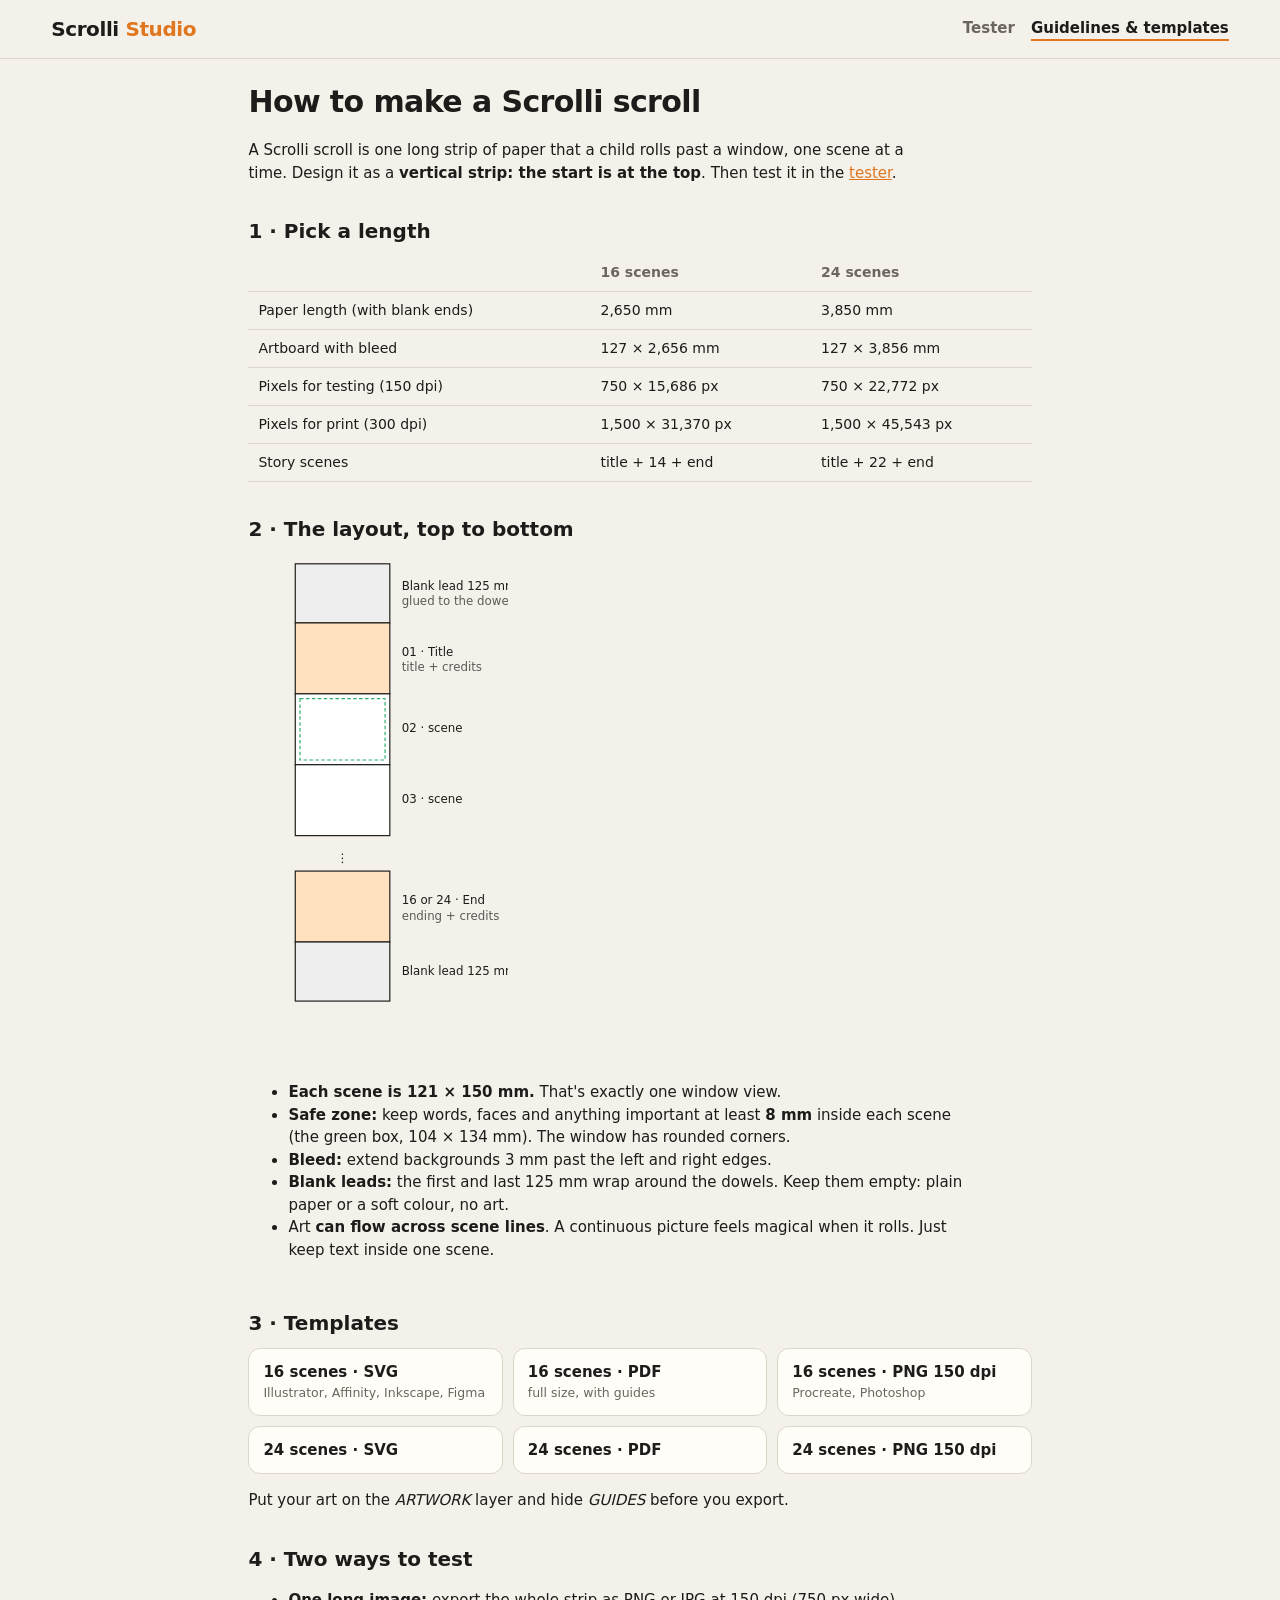
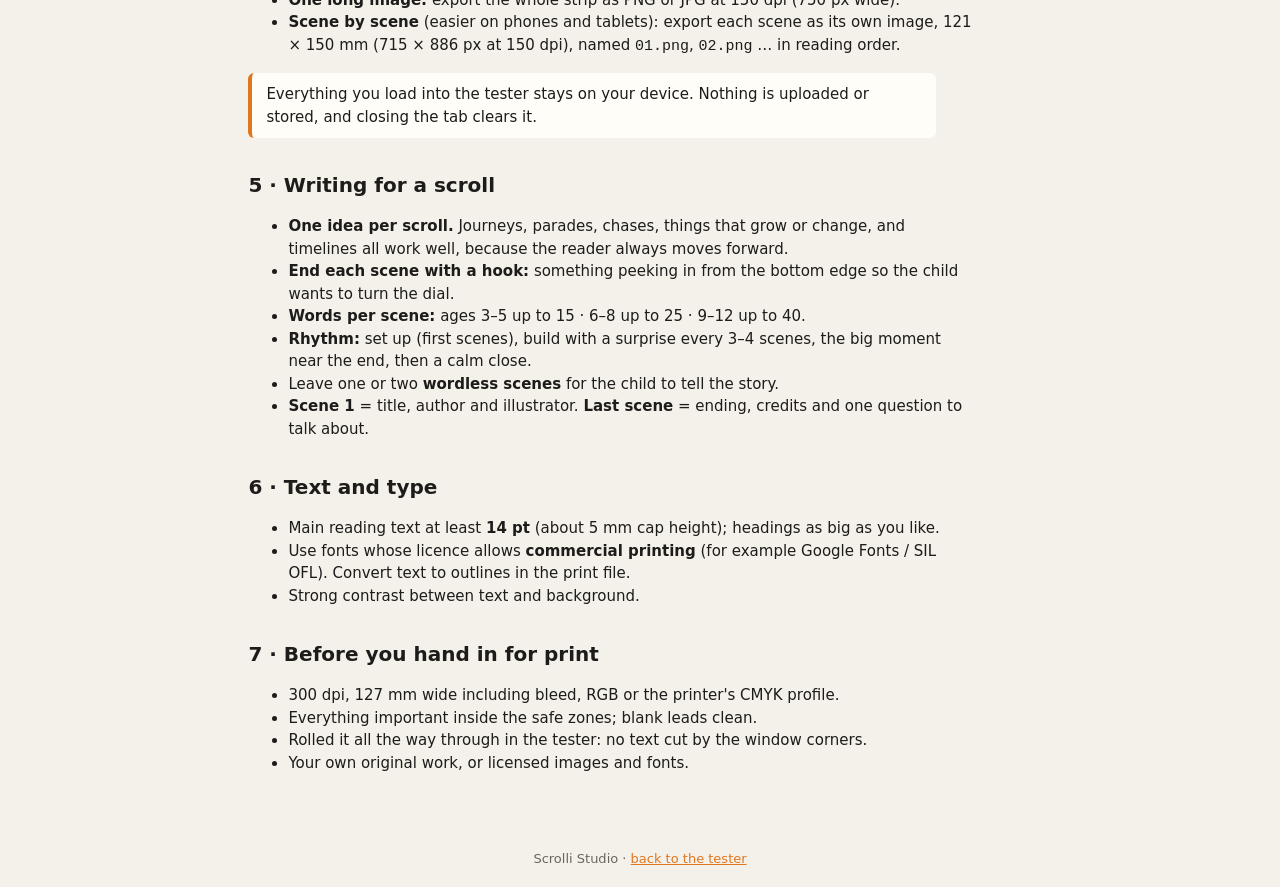
==== guidelines.html @ 84adaec6 "Add files via upload" ====
<!doctype html>
<html lang="en">
<head>
<meta charset="utf-8">
<meta name="viewport" content="width=device-width, initial-scale=1">
<meta http-equiv="Content-Security-Policy" content="default-src 'self'; img-src 'self' blob: data:; style-src 'self' 'unsafe-inline'; script-src 'self'; connect-src 'none'; form-action 'none'">
<title>Scrolli Studio — guidelines &amp; templates</title>
<link rel="stylesheet" href="style.css">
</head>
<body>
<header class="top">
  <a class="brand" href="index.html">Scrolli <span>Studio</span></a>
  <nav><a href="index.html">Tester</a><a href="guidelines.html" aria-current="page">Guidelines &amp; templates</a></nav>
</header>
<main class="wrap doc">
  <h1>How to make a Scrolli scroll</h1>
  <p>A Scrolli scroll is one long strip of paper that a child rolls past a window, one scene at a time. Design it as a <strong>vertical strip: the start is at the top</strong>. Then test it in the <a href="index.html">tester</a>.</p>

  <h2>1 · Pick a length</h2>
  <table>
    <tr><th></th><th>16 scenes</th><th>24 scenes</th></tr>
    <tr><td>Paper length (with blank ends)</td><td>2,650 mm</td><td>3,850 mm</td></tr>
    <tr><td>Artboard with bleed</td><td>127 × 2,656 mm</td><td>127 × 3,856 mm</td></tr>
    <tr><td>Pixels for testing (150 dpi)</td><td>750 × 15,686 px</td><td>750 × 22,772 px</td></tr>
    <tr><td>Pixels for print (300 dpi)</td><td>1,500 × 31,370 px</td><td>1,500 × 45,543 px</td></tr>
    <tr><td>Story scenes</td><td>title + 14 + end</td><td>title + 22 + end</td></tr>
  </table>

  <h2>2 · The layout, top to bottom</h2>
  <div class="figure">
    <svg viewBox="0 0 220 420" role="img" aria-label="Scroll layout from top: blank lead, title scene, story scenes, end scene, blank lead">
      <g font-family="system-ui,sans-serif" font-size="10" fill="currentColor">
        <rect x="40" y="10" width="80" height="50" fill="#eee" stroke="currentColor"/><text x="130" y="32">Blank lead 125 mm</text><text x="130" y="45" opacity=".7">glued to the dowel</text>
        <rect x="40" y="60" width="80" height="60" fill="#ffe0bf" stroke="currentColor"/><text x="130" y="88">01 · Title</text><text x="130" y="101" opacity=".7">title + credits</text>
        <rect x="40" y="120" width="80" height="60" fill="#fff" stroke="currentColor"/><text x="130" y="152">02 · scene</text>
        <rect x="40" y="180" width="80" height="60" fill="#fff" stroke="currentColor"/><text x="130" y="212">03 · scene</text>
        <text x="80" y="262" text-anchor="middle">⋮</text>
        <rect x="40" y="270" width="80" height="60" fill="#ffe0bf" stroke="currentColor"/><text x="130" y="298">16 or 24 · End</text><text x="130" y="311" opacity=".7">ending + credits</text>
        <rect x="40" y="330" width="80" height="50" fill="#eee" stroke="currentColor"/><text x="130" y="358">Blank lead 125 mm</text>
        <rect x="44" y="124" width="72" height="52" fill="none" stroke="#2fae6b" stroke-dasharray="3 2"/>
      </g>
    </svg>
    <ul>
      <li><strong>Each scene is 121 × 150 mm.</strong> That's exactly one window view.</li>
      <li><strong>Safe zone:</strong> keep words, faces and anything important at least <strong>8 mm</strong> inside each scene (the green box, 104 × 134 mm). The window has rounded corners.</li>
      <li><strong>Bleed:</strong> extend backgrounds 3 mm past the left and right edges.</li>
      <li><strong>Blank leads:</strong> the first and last 125 mm wrap around the dowels. Keep them empty: plain paper or a soft colour, no art.</li>
      <li>Art <strong>can flow across scene lines</strong>. A continuous picture feels magical when it rolls. Just keep text inside one scene.</li>
    </ul>
  </div>

  <h2>3 · Templates</h2>
  <div class="dl">
    <a href="templates/Scrolli_template_16_scenes.svg" download>16 scenes · SVG<small>Illustrator, Affinity, Inkscape, Figma</small></a>
    <a href="templates/Scrolli_template_16_scenes.pdf" download>16 scenes · PDF<small>full size, with guides</small></a>
    <a href="templates/Scrolli_template_16_scenes_150dpi.png" download>16 scenes · PNG 150 dpi<small>Procreate, Photoshop</small></a>
    <a href="templates/Scrolli_template_24_scenes.svg" download>24 scenes · SVG</a>
    <a href="templates/Scrolli_template_24_scenes.pdf" download>24 scenes · PDF</a>
    <a href="templates/Scrolli_template_24_scenes_150dpi.png" download>24 scenes · PNG 150 dpi</a>
  </div>
  <p>Put your art on the <em>ARTWORK</em> layer and hide <em>GUIDES</em> before you export.</p>

  <h2>4 · Two ways to test</h2>
  <ul>
    <li><strong>One long image:</strong> export the whole strip as PNG or JPG at 150 dpi (750 px wide).</li>
    <li><strong>Scene by scene</strong> (easier on phones and tablets): export each scene as its own image, 121 × 150 mm (715 × 886 px at 150 dpi), named <code>01.png</code>, <code>02.png</code> … in reading order.</li>
  </ul>
  <p class="note">Everything you load into the tester stays on your device. Nothing is uploaded or stored, and closing the tab clears it.</p>

  <h2>5 · Writing for a scroll</h2>
  <ul>
    <li><strong>One idea per scroll.</strong> Journeys, parades, chases, things that grow or change, and timelines all work well, because the reader always moves forward.</li>
    <li><strong>End each scene with a hook:</strong> something peeking in from the bottom edge so the child wants to turn the dial.</li>
    <li><strong>Words per scene:</strong> ages 3–5 up to 15 · 6–8 up to 25 · 9–12 up to 40.</li>
    <li><strong>Rhythm:</strong> set up (first scenes), build with a surprise every 3–4 scenes, the big moment near the end, then a calm close.</li>
    <li>Leave one or two <strong>wordless scenes</strong> for the child to tell the story.</li>
    <li><strong>Scene 1</strong> = title, author and illustrator. <strong>Last scene</strong> = ending, credits and one question to talk about.</li>
  </ul>

  <h2>6 · Text and type</h2>
  <ul>
    <li>Main reading text at least <strong>14 pt</strong> (about 5 mm cap height); headings as big as you like.</li>
    <li>Use fonts whose licence allows <strong>commercial printing</strong> (for example Google Fonts / SIL OFL). Convert text to outlines in the print file.</li>
    <li>Strong contrast between text and background.</li>
  </ul>

  <h2>7 · Before you hand in for print</h2>
  <ul>
    <li>300 dpi, 127 mm wide including bleed, RGB or the printer's CMYK profile.</li>
    <li>Everything important inside the safe zones; blank leads clean.</li>
    <li>Rolled it all the way through in the tester: no text cut by the window corners.</li>
    <li>Your own original work, or licensed images and fonts.</li>
  </ul>
</main>
<footer class="foot">Scrolli Studio · <a href="index.html">back to the tester</a></footer>
</body>
</html>
---- style.css ----
:root{
  --bg:#f4f1ea;--panel:#fffdf8;--ink:#1d1c1a;--muted:#6b665d;--line:#ddd6ca;--accent:#e0761e;--wire:#2a2a2a;--ok:#2c7a4b;--warn:#b7791f;--bad:#c8322b;
  --font:system-ui,-apple-system,"Segoe UI",Roboto,Helvetica,Arial,sans-serif;
}
@media (prefers-color-scheme:dark){:root{--bg:#171614;--panel:#211f1c;--ink:#efe9df;--muted:#a59e92;--line:#3a3631;--accent:#f0913d;--wire:#e9e2d6;--ok:#5fbf86;--warn:#e0b04a;--bad:#ef6a61;color-scheme:dark}}
*{box-sizing:border-box}
body{margin:0;background:var(--bg);color:var(--ink);font:15px/1.5 var(--font)}
a{color:var(--accent)}
.top{display:flex;align-items:center;justify-content:space-between;gap:12px;padding:14px max(16px,4vw);border-bottom:1px solid var(--line);flex-wrap:wrap}
.brand{font-weight:800;font-size:20px;color:var(--ink);text-decoration:none;letter-spacing:-.02em}
.brand span{color:var(--accent)}
.top nav{display:flex;gap:16px}
.top nav a{color:var(--muted);text-decoration:none;font-weight:600}
.top nav a[aria-current]{color:var(--ink);border-bottom:2px solid var(--accent)}
.wrap{max-width:1280px;margin:0 auto;padding:20px max(16px,3vw) 40px}
.intro h1{margin:0 0 4px;font-size:28px;letter-spacing:-.02em}
.intro p{margin:0 0 18px;color:var(--muted);max-width:70ch}
.layout{display:grid;grid-template-columns:280px minmax(0,1fr) 170px;gap:18px;align-items:start}
@media (max-width:1000px){.layout{grid-template-columns:minmax(0,1fr)}.flat{order:3}.stage{order:1}.panel:first-child{order:2}}
.panel{background:var(--panel);border:1px solid var(--line);border-radius:14px;padding:14px}
.panel h2{font-size:12px;letter-spacing:.08em;text-transform:uppercase;color:var(--muted);margin:0 0 8px}
.group+.group{margin-top:16px;padding-top:14px;border-top:1px solid var(--line)}
.seg{display:grid;grid-template-columns:1fr 1fr;gap:6px}
.seg button{font:600 14px var(--font);padding:9px 6px;border-radius:10px;border:1px solid var(--line);background:transparent;color:var(--ink);cursor:pointer}
.seg button small{display:block;font-weight:400;color:var(--muted);font-size:12px}
.seg button[aria-checked="true"]{border-color:var(--accent);background:color-mix(in srgb,var(--accent) 12%,transparent)}
.seg.small button{font-size:13px}
.drop{display:block;margin-top:10px;border:1.5px dashed var(--line);border-radius:12px;padding:18px 12px;text-align:center;color:var(--muted);cursor:pointer}
.drop.over{border-color:var(--accent);color:var(--ink)}
.drop input{position:absolute;opacity:0;width:1px;height:1px}
.link{background:none;border:0;color:var(--accent);font:600 13px var(--font);padding:8px 0 0;cursor:pointer}
.checks{list-style:none;margin:0;padding:0;display:grid;gap:6px;font-size:13px}
.checks li{padding-left:22px;position:relative}
.checks li::before{position:absolute;left:0;top:0;font-weight:700}
.checks .ok::before{content:"✓";color:var(--ok)}.checks .warn::before{content:"!";color:var(--warn)}.checks .bad::before{content:"✕";color:var(--bad)}.checks .info::before{content:"·";color:var(--muted)}
.tog{display:flex;gap:8px;align-items:center;font-size:14px;margin:6px 0}
.stage{min-width:0}
.viewer{background:var(--panel);border:1px solid var(--line);border-radius:14px;height:min(78vh,820px);min-height:460px;position:relative;touch-action:none;user-select:none}
.viewer canvas{display:block;width:100%;height:100%;cursor:grab}
.viewer canvas:active{cursor:grabbing}
.controls{display:flex;justify-content:center;align-items:center;gap:14px;margin-top:10px}
.btn{font:600 14px var(--font);padding:8px 14px;border-radius:10px;border:1px solid var(--line);background:var(--panel);color:var(--ink);cursor:pointer}
.btn:focus-visible,.seg button:focus-visible,.link:focus-visible{outline:2px solid var(--accent);outline-offset:2px}
.counter{font-weight:700;min-width:120px;text-align:center}
.hint{text-align:center;color:var(--muted);font-size:13px;margin:6px 0 0}
.flat .strip{height:min(70vh,760px);overflow:auto;border-radius:8px;background:var(--bg)}
.flat canvas{display:block;width:100%;cursor:pointer}
.small{font-size:12px;color:var(--muted)}
@media (max-width:1000px){.flat .strip{height:55vh;max-width:150px;margin:0 auto}.viewer{height:72vh;min-height:420px}}
.foot{text-align:center;color:var(--muted);font-size:13px;padding:20px}
/* guidelines */
.doc{max-width:860px}
.doc h1{font-size:30px;margin:0 0 6px;letter-spacing:-.02em}
.doc h2{font-size:20px;margin:32px 0 8px}
.doc p,.doc li{max-width:72ch}
.doc table{border-collapse:collapse;width:100%;font-size:14px;margin:8px 0}
.doc th,.doc td{border-bottom:1px solid var(--line);padding:8px 10px;text-align:left;vertical-align:top}
.doc th{color:var(--muted);font-weight:600}
.dl{display:grid;grid-template-columns:repeat(auto-fit,minmax(220px,1fr));gap:10px;margin:10px 0}
.dl a{display:block;background:var(--panel);border:1px solid var(--line);border-radius:12px;padding:12px 14px;text-decoration:none;color:var(--ink);font-weight:600}
.dl a small{display:block;color:var(--muted);font-weight:400}
.figure{display:flex;gap:18px;align-items:flex-start;flex-wrap:wrap}
.figure svg{max-width:260px;width:100%;height:auto}
.note{background:var(--panel);border-left:4px solid var(--accent);padding:10px 14px;border-radius:6px}
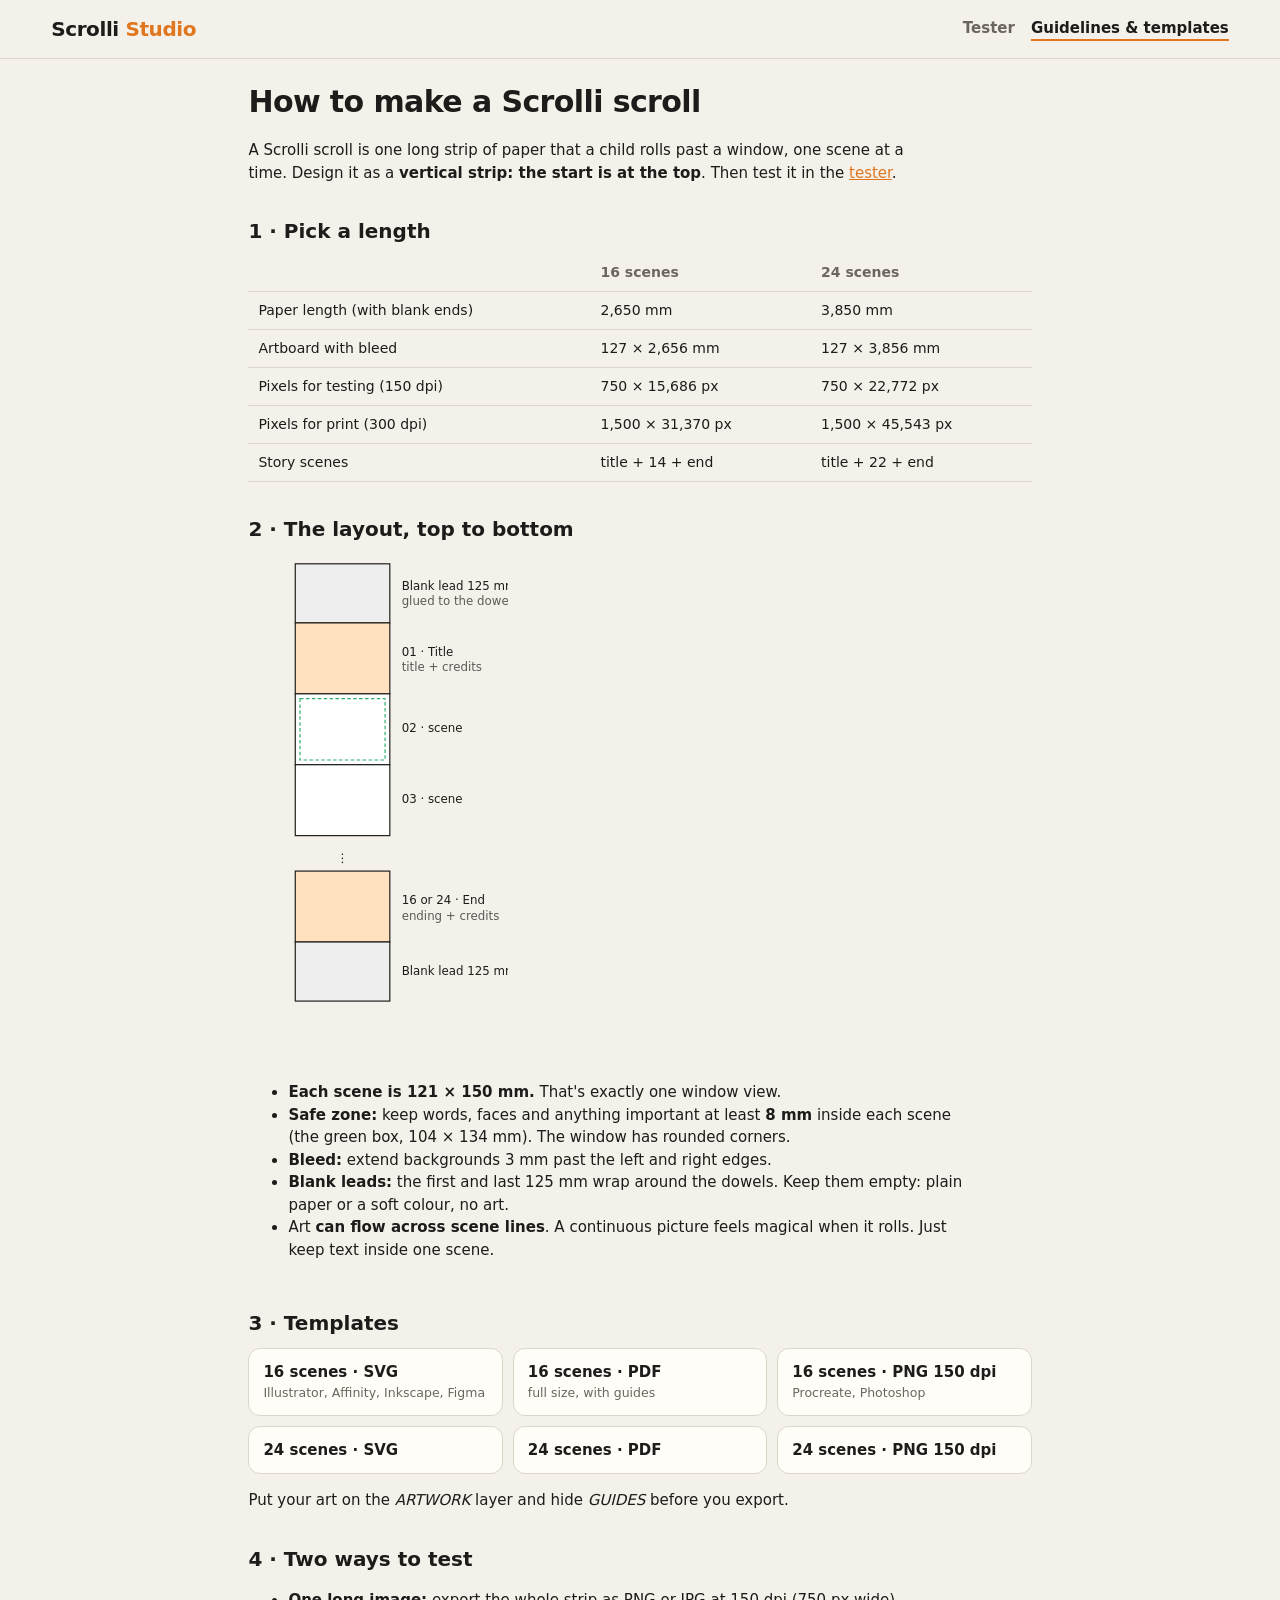
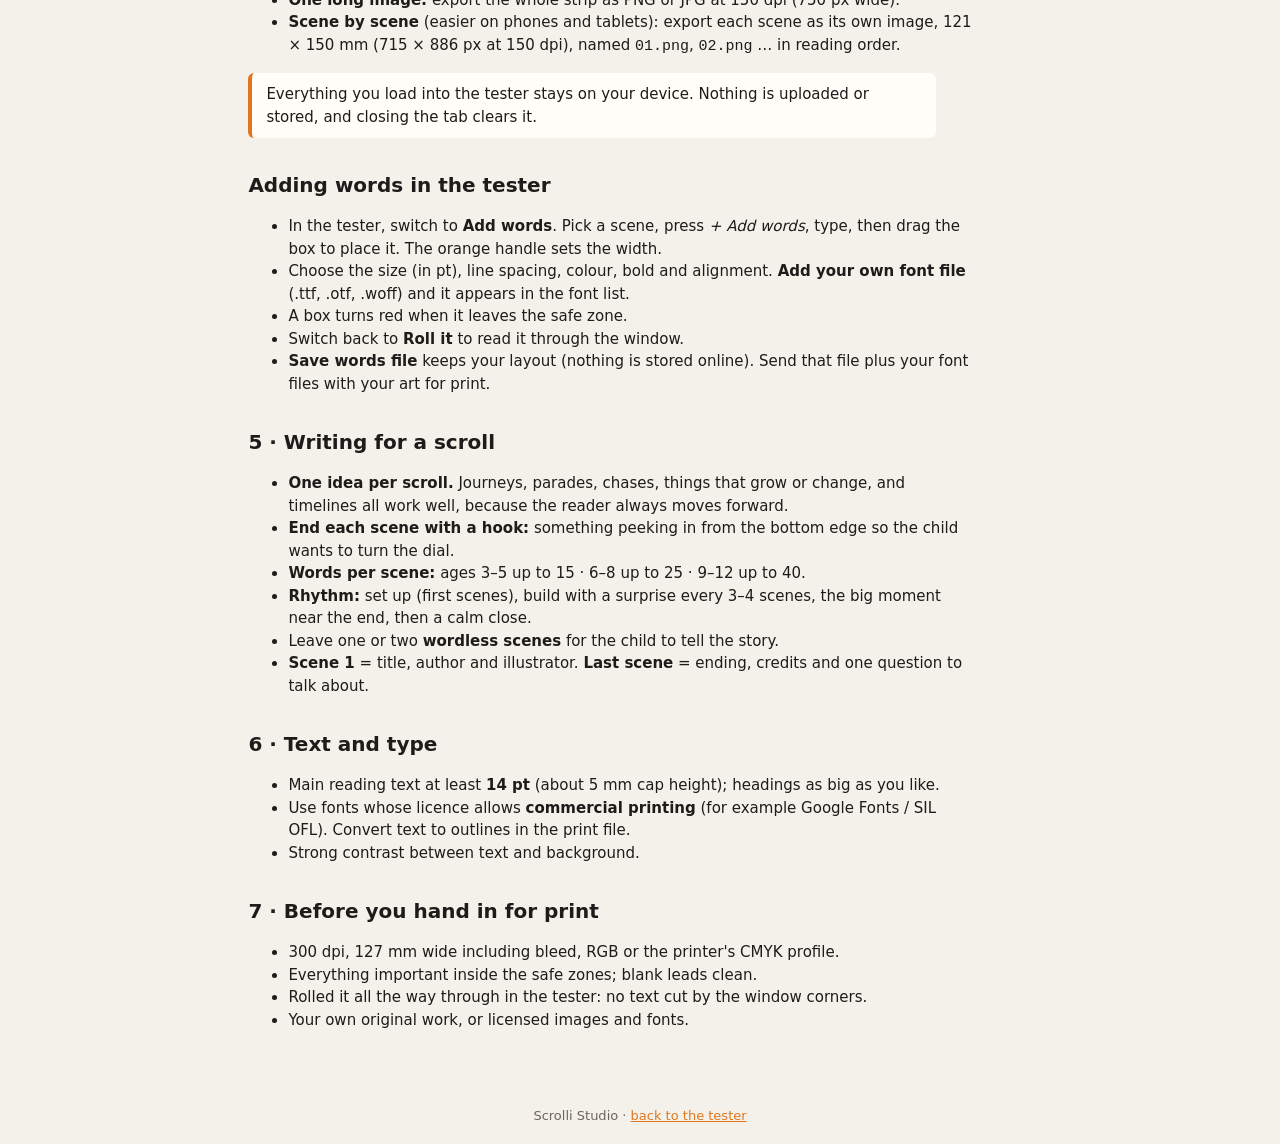
==== commit ddf89921: "Add files via upload" ====
--- a/guidelines.html
+++ b/guidelines.html
@@ -67,6 +67,15 @@
   </ul>
   <p class="note">Everything you load into the tester stays on your device. Nothing is uploaded or stored, and closing the tab clears it.</p>
 
+  <h2>Adding words in the tester</h2>
+  <ul>
+    <li>In the tester, switch to <strong>Add words</strong>. Pick a scene, press <em>+ Add words</em>, type, then drag the box to place it. The orange handle sets the width.</li>
+    <li>Choose the size (in pt), line spacing, colour, bold and alignment. <strong>Add your own font file</strong> (.ttf, .otf, .woff) and it appears in the font list.</li>
+    <li>A box turns red when it leaves the safe zone.</li>
+    <li>Switch back to <strong>Roll it</strong> to read it through the window.</li>
+    <li><strong>Save words file</strong> keeps your layout (nothing is stored online). Send that file plus your font files with your art for print.</li>
+  </ul>
+
   <h2>5 · Writing for a scroll</h2>
   <ul>
     <li><strong>One idea per scroll.</strong> Journeys, parades, chases, things that grow or change, and timelines all work well, because the reader always moves forward.</li>
--- a/style.css
+++ b/style.css
@@ -1,3 +1,5 @@
+@font-face{font-family:"Nunito";src:url("fonts/Nunito-400.woff") format("woff");font-weight:400;font-display:swap}
+@font-face{font-family:"Nunito";src:url("fonts/Nunito-800.woff") format("woff");font-weight:800;font-display:swap}
 :root{
   --bg:#f4f1ea;--panel:#fffdf8;--ink:#1d1c1a;--muted:#6b665d;--line:#ddd6ca;--accent:#e0761e;--wire:#2a2a2a;--ok:#2c7a4b;--warn:#b7791f;--bad:#c8322b;
   --font:system-ui,-apple-system,"Segoe UI",Roboto,Helvetica,Arial,sans-serif;
@@ -62,3 +64,23 @@
 .figure{display:flex;gap:18px;align-items:flex-start;flex-wrap:wrap}
 .figure svg{max-width:260px;width:100%;height:auto}
 .note{background:var(--panel);border-left:4px solid var(--accent);padding:10px 14px;border-radius:6px}
+
+.viewtabs{max-width:320px;margin:0 auto 10px}
+.wctl{display:grid;gap:10px}
+.wctl .lbl{display:grid;gap:4px;font-size:13px;color:var(--muted);font-weight:600}
+.wctl .lbl.inline{display:flex;align-items:center;gap:8px}
+.wctl textarea,.wctl select,.wctl input[type=number]{font:15px var(--font);padding:8px;border:1px solid var(--line);border-radius:8px;background:var(--bg);color:var(--ink);width:100%}
+.wctl input[type=number]{width:70px}
+.wctl .row{display:flex;gap:8px;align-items:center;flex-wrap:wrap}
+.wctl .row input[type=range]{flex:1}
+.wctl .btn.full{width:100%}
+.wctl .btn[aria-pressed="true"]{border-color:var(--accent);background:color-mix(in srgb,var(--accent) 12%,transparent)}
+.wctl .btn:disabled,.wctl textarea:disabled,.wctl select:disabled,.wctl input:disabled{opacity:.45}
+.btn.file{position:relative;overflow:hidden;text-align:center;cursor:pointer}
+.btn.file input{position:absolute;inset:0;opacity:0;cursor:pointer}
+.btn.small{font-size:12px;padding:6px 10px}
+.btn.danger{color:var(--bad)}
+.wctl hr{border:0;border-top:1px solid var(--line);margin:4px 0}
+
+.wordsmode .panel:first-child .group:not(#wordsPanel){display:none}
+.wordsmode .panel:first-child #wordsPanel{margin-top:0;padding-top:0;border-top:0}
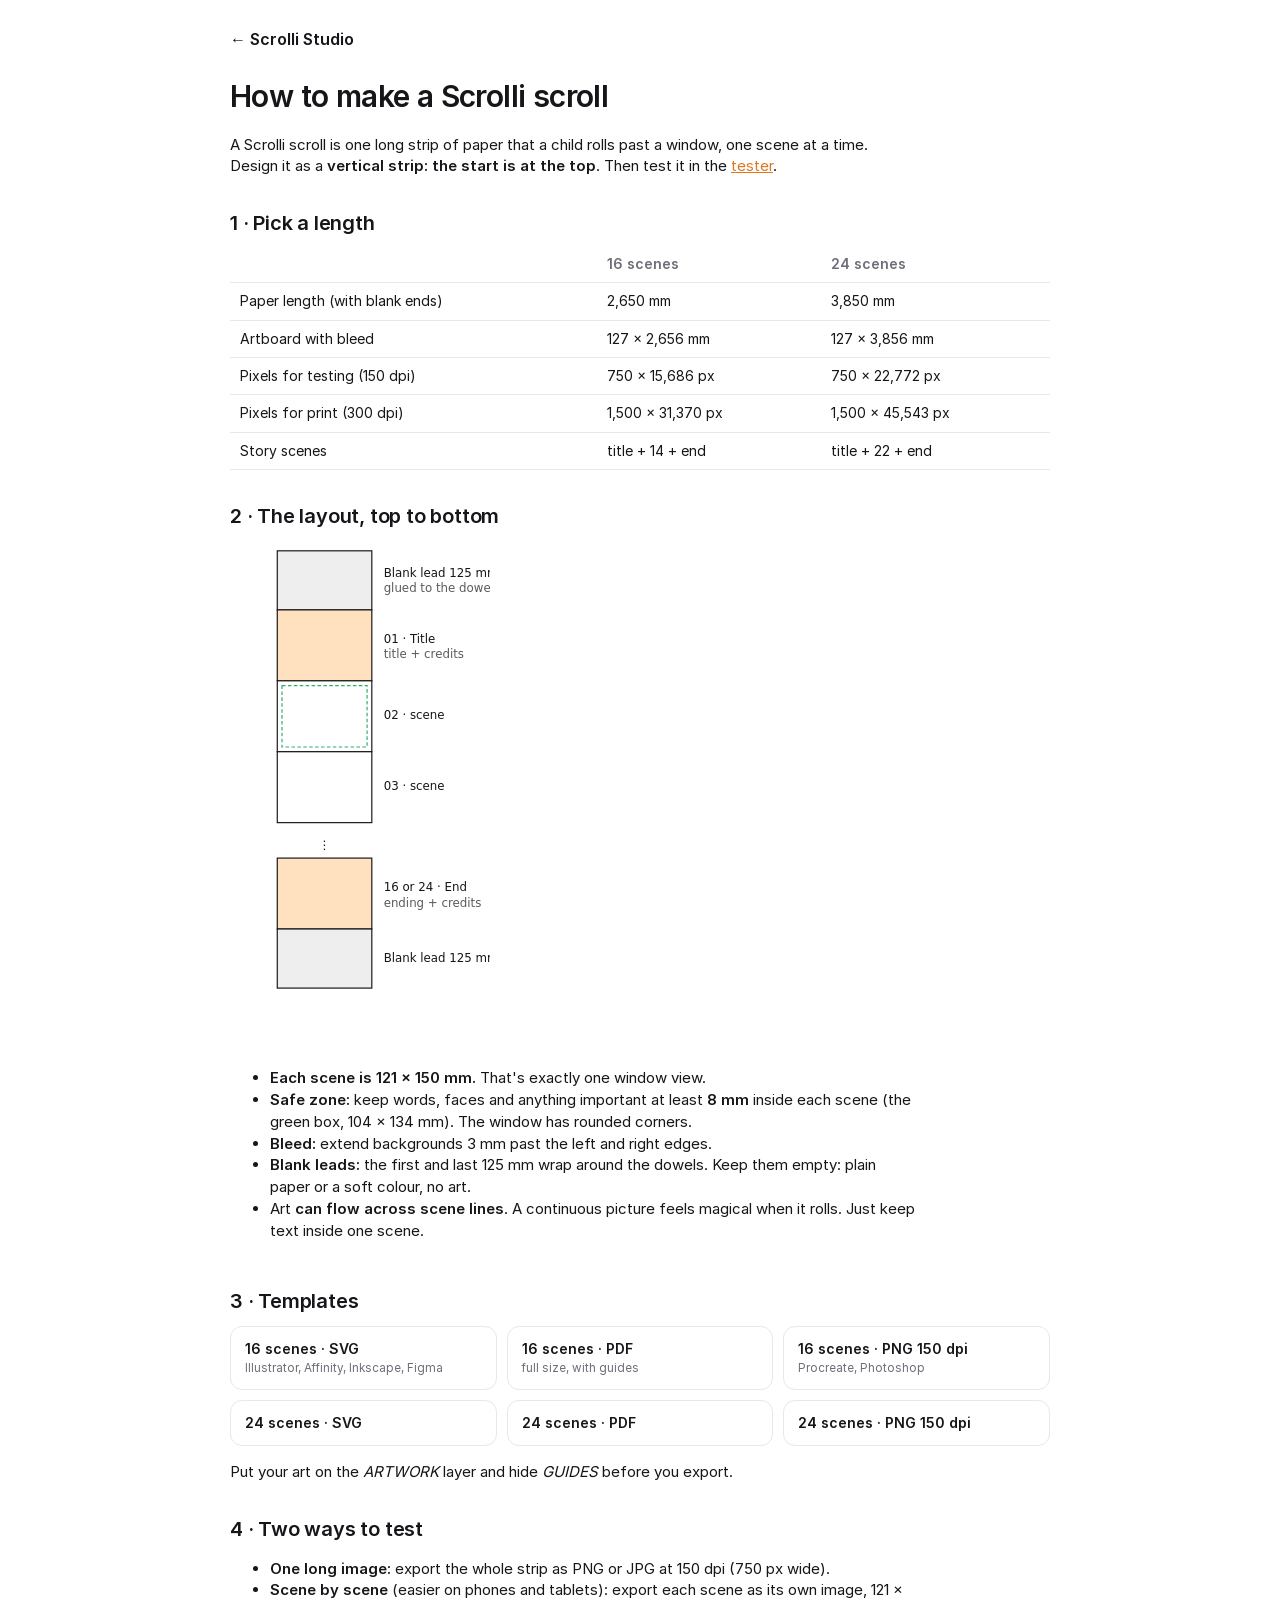
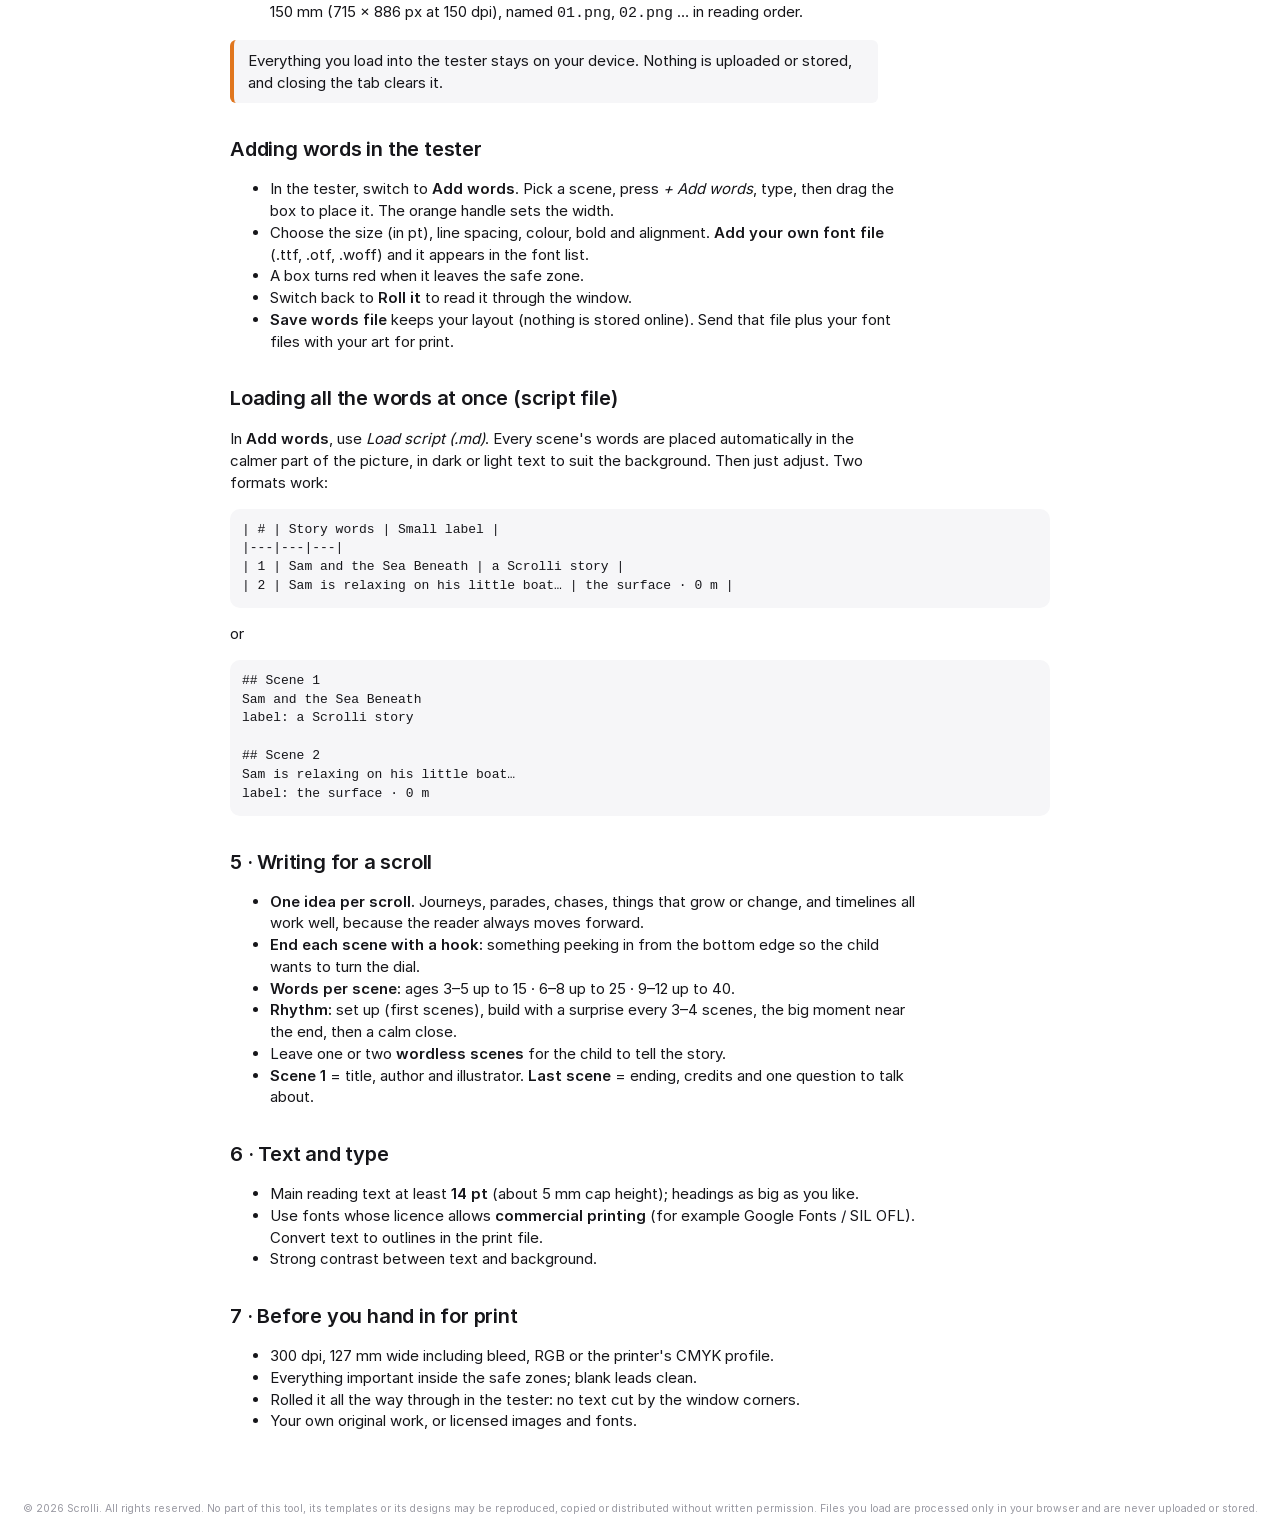
==== commit 20597c22: "Add files via upload" ====
--- a/guidelines.html
+++ b/guidelines.html
@@ -8,11 +8,8 @@
 <link rel="stylesheet" href="style.css">
 </head>
 <body>
-<header class="top">
-  <a class="brand" href="index.html">Scrolli <span>Studio</span></a>
-  <nav><a href="index.html">Tester</a><a href="guidelines.html" aria-current="page">Guidelines &amp; templates</a></nav>
-</header>
-<main class="wrap doc">
+<main class="doc">
+  <div class="topnav"><a class="home" href="index.html">← Scrolli Studio</a></div>
   <h1>How to make a Scrolli scroll</h1>
   <p>A Scrolli scroll is one long strip of paper that a child rolls past a window, one scene at a time. Design it as a <strong>vertical strip: the start is at the top</strong>. Then test it in the <a href="index.html">tester</a>.</p>
 
@@ -76,6 +73,21 @@
     <li><strong>Save words file</strong> keeps your layout (nothing is stored online). Send that file plus your font files with your art for print.</li>
   </ul>
 
+  <h2>Loading all the words at once (script file)</h2>
+  <p>In <strong>Add words</strong>, use <em>Load script (.md)</em>. Every scene's words are placed automatically in the calmer part of the picture, in dark or light text to suit the background. Then just adjust. Two formats work:</p>
+<pre>| # | Story words | Small label |
+|---|---|---|
+| 1 | Sam and the Sea Beneath | a Scrolli story |
+| 2 | Sam is relaxing on his little boat… | the surface · 0 m |</pre>
+<p>or</p>
+<pre>## Scene 1
+Sam and the Sea Beneath
+label: a Scrolli story
+
+## Scene 2
+Sam is relaxing on his little boat…
+label: the surface · 0 m</pre>
+
   <h2>5 · Writing for a scroll</h2>
   <ul>
     <li><strong>One idea per scroll.</strong> Journeys, parades, chases, things that grow or change, and timelines all work well, because the reader always moves forward.</li>
@@ -101,6 +113,6 @@
     <li>Your own original work, or licensed images and fonts.</li>
   </ul>
 </main>
-<footer class="foot">Scrolli Studio · <a href="index.html">back to the tester</a></footer>
+<footer class="legal static">© 2026 Scrolli. All rights reserved. No part of this tool, its templates or its designs may be reproduced, copied or distributed without written permission. Files you load are processed only in your browser and are never uploaded or stored.</footer>
 </body>
 </html>
--- a/style.css
+++ b/style.css
@@ -1,86 +1,128 @@
+@font-face{font-family:"Inter";src:url("fonts/Inter-400.woff") format("woff");font-weight:400;font-display:swap}
+@font-face{font-family:"Inter";src:url("fonts/Inter-600.woff") format("woff");font-weight:600 700;font-display:swap}
 @font-face{font-family:"Nunito";src:url("fonts/Nunito-400.woff") format("woff");font-weight:400;font-display:swap}
 @font-face{font-family:"Nunito";src:url("fonts/Nunito-800.woff") format("woff");font-weight:800;font-display:swap}
 :root{
-  --bg:#f4f1ea;--panel:#fffdf8;--ink:#1d1c1a;--muted:#6b665d;--line:#ddd6ca;--accent:#e0761e;--wire:#2a2a2a;--ok:#2c7a4b;--warn:#b7791f;--bad:#c8322b;
-  --font:system-ui,-apple-system,"Segoe UI",Roboto,Helvetica,Arial,sans-serif;
+  --bg:#ffffff;--soft:#f6f6f8;--panel:#ffffff;--ink:#16161a;--muted:#6e6e78;--line:#e7e7ec;--accent:#e0761e;--accent-soft:#fdf1e6;--wire:#26262b;
+  --ok:#2c7a4b;--warn:#b7791f;--bad:#c8322b;--shadow:0 1px 2px rgba(16,16,24,.04),0 6px 24px rgba(16,16,24,.06);
+  --font:-apple-system,BlinkMacSystemFont,"SF Pro Text","Inter","Segoe UI",Roboto,Helvetica,Arial,sans-serif;
 }
-@media (prefers-color-scheme:dark){:root{--bg:#171614;--panel:#211f1c;--ink:#efe9df;--muted:#a59e92;--line:#3a3631;--accent:#f0913d;--wire:#e9e2d6;--ok:#5fbf86;--warn:#e0b04a;--bad:#ef6a61;color-scheme:dark}}
 *{box-sizing:border-box}
-body{margin:0;background:var(--bg);color:var(--ink);font:15px/1.5 var(--font)}
+html,body{height:100%}
+body{margin:0;background:var(--bg);color:var(--ink);font:14px/1.45 var(--font);-webkit-font-smoothing:antialiased}
 a{color:var(--accent)}
-.top{display:flex;align-items:center;justify-content:space-between;gap:12px;padding:14px max(16px,4vw);border-bottom:1px solid var(--line);flex-wrap:wrap}
-.brand{font-weight:800;font-size:20px;color:var(--ink);text-decoration:none;letter-spacing:-.02em}
-.brand span{color:var(--accent)}
-.top nav{display:flex;gap:16px}
-.top nav a{color:var(--muted);text-decoration:none;font-weight:600}
-.top nav a[aria-current]{color:var(--ink);border-bottom:2px solid var(--accent)}
-.wrap{max-width:1280px;margin:0 auto;padding:20px max(16px,3vw) 40px}
-.intro h1{margin:0 0 4px;font-size:28px;letter-spacing:-.02em}
-.intro p{margin:0 0 18px;color:var(--muted);max-width:70ch}
-.layout{display:grid;grid-template-columns:280px minmax(0,1fr) 170px;gap:18px;align-items:start}
-@media (max-width:1000px){.layout{grid-template-columns:minmax(0,1fr)}.flat{order:3}.stage{order:1}.panel:first-child{order:2}}
-.panel{background:var(--panel);border:1px solid var(--line);border-radius:14px;padding:14px}
-.panel h2{font-size:12px;letter-spacing:.08em;text-transform:uppercase;color:var(--muted);margin:0 0 8px}
-.group+.group{margin-top:16px;padding-top:14px;border-top:1px solid var(--line)}
-.seg{display:grid;grid-template-columns:1fr 1fr;gap:6px}
-.seg button{font:600 14px var(--font);padding:9px 6px;border-radius:10px;border:1px solid var(--line);background:transparent;color:var(--ink);cursor:pointer}
-.seg button small{display:block;font-weight:400;color:var(--muted);font-size:12px}
-.seg button[aria-checked="true"]{border-color:var(--accent);background:color-mix(in srgb,var(--accent) 12%,transparent)}
-.seg.small button{font-size:13px}
-.drop{display:block;margin-top:10px;border:1.5px dashed var(--line);border-radius:12px;padding:18px 12px;text-align:center;color:var(--muted);cursor:pointer}
-.drop.over{border-color:var(--accent);color:var(--ink)}
-.drop input{position:absolute;opacity:0;width:1px;height:1px}
-.link{background:none;border:0;color:var(--accent);font:600 13px var(--font);padding:8px 0 0;cursor:pointer}
-.checks{list-style:none;margin:0;padding:0;display:grid;gap:6px;font-size:13px}
-.checks li{padding-left:22px;position:relative}
-.checks li::before{position:absolute;left:0;top:0;font-weight:700}
-.checks .ok::before{content:"✓";color:var(--ok)}.checks .warn::before{content:"!";color:var(--warn)}.checks .bad::before{content:"✕";color:var(--bad)}.checks .info::before{content:"·";color:var(--muted)}
-.tog{display:flex;gap:8px;align-items:center;font-size:14px;margin:6px 0}
-.stage{min-width:0}
-.viewer{background:var(--panel);border:1px solid var(--line);border-radius:14px;height:min(78vh,820px);min-height:460px;position:relative;touch-action:none;user-select:none}
+button{font:inherit}
+.app{display:grid;grid-template-columns:272px minmax(0,1fr) 132px;gap:14px;height:calc(100vh - 34px);padding:14px 14px 0}
+
+/* sidebar */
+.side{display:flex;flex-direction:column;min-height:0;background:var(--panel);border:1px solid var(--line);border-radius:18px;box-shadow:var(--shadow);overflow:hidden}
+.brand{display:flex;gap:10px;align-items:center;padding:14px 14px 10px}
+.brand b{display:block;font-size:15px;letter-spacing:-.01em}
+.brand small{display:block;color:var(--muted);font-size:11.5px}
+.logo{width:32px;height:32px;border-radius:10px;background:var(--accent);color:#fff;display:grid;place-items:center;font-weight:700}
+.tabs{display:grid;grid-template-columns:1fr 1fr;gap:4px;margin:0 12px 8px;padding:4px;background:var(--soft);border-radius:12px}
+.tabs button{border:0;background:transparent;padding:8px 6px;border-radius:9px;color:var(--muted);font-weight:600;cursor:pointer}
+.tabs button[aria-selected="true"]{background:#fff;color:var(--ink);box-shadow:0 1px 3px rgba(0,0,0,.08)}
+.sidescroll{flex:1;min-height:0;overflow-y:auto;overflow-x:hidden;padding:0 12px 10px;display:grid;grid-template-columns:minmax(0,1fr);gap:10px;align-content:start}
+.sidescroll>*,.card>*,.wctl>*{min-width:0}
+.card{border:1px solid var(--line);border-radius:14px;padding:10px;display:grid;grid-template-columns:minmax(0,1fr);gap:8px;min-width:0}
+.card h3,.strippanel h3{margin:0;font-size:11px;letter-spacing:.07em;text-transform:uppercase;color:var(--muted);font-weight:600}
+.sidefoot{padding:10px 14px;border-top:1px solid var(--line);font-size:12.5px}
+.sidefoot a{color:var(--muted);text-decoration:none}.sidefoot a:hover{color:var(--ink)}
+.seg{display:grid;grid-template-columns:1fr 1fr;gap:4px;padding:3px;background:var(--soft);border-radius:10px}
+.seg button{border:0;background:transparent;border-radius:8px;padding:7px 4px;color:var(--muted);font-weight:600;cursor:pointer;font-size:13px}
+.seg button[aria-checked="true"]{background:#fff;color:var(--ink);box-shadow:0 1px 3px rgba(0,0,0,.08)}
+.seg.mini button{font-size:12px;padding:5px 4px}
+.btn{display:inline-flex;align-items:center;justify-content:center;gap:6px;border:1px solid var(--line);background:#fff;color:var(--ink);border-radius:10px;padding:7px 10px;font-weight:600;font-size:13px;cursor:pointer;text-align:center}
+.btn:hover{background:var(--soft)}
+.btn.primary{background:var(--ink);color:#fff;border-color:var(--ink)}
+.btn.primary:hover{background:#2b2b31}
+.btn.danger{color:var(--bad)}
+.btn.sq{width:34px;padding:7px 0}
+.btn[aria-pressed="true"]{border-color:var(--accent);background:var(--accent-soft)}
+.btn.file{position:relative;overflow:hidden}
+.btn.file input{position:absolute;inset:0;opacity:0;cursor:pointer}
+.btn.file.over{outline:2px dashed var(--accent)}
+.current{display:flex;justify-content:space-between;align-items:center;font-size:13px;font-weight:600}
+.current span{overflow:hidden;text-overflow:ellipsis;white-space:nowrap}
+.link{background:none;border:0;color:var(--muted);font-size:12px;cursor:pointer;text-decoration:underline}
+.checks{list-style:none;margin:0;padding:0;display:grid;gap:3px;font-size:12px;color:var(--muted)}
+.checks:empty{display:none}
+.checks li{padding-left:16px;position:relative}
+.checks li::before{position:absolute;left:0;font-weight:700}
+.checks .ok::before{content:"✓";color:var(--ok)}.checks .warn::before{content:"!";color:var(--warn)}.checks .bad::before{content:"✕";color:var(--bad)}.checks .info::before{content:"·"}
+.tog{display:flex;gap:7px;align-items:center;font-size:13px;cursor:pointer}
+.wctl{display:grid;gap:7px}
+.wctl textarea,.wctl select,.wctl input[type=number]{font:13px var(--font);padding:7px;border:1px solid var(--line);border-radius:9px;background:#fff;color:var(--ink);width:100%}
+.wctl textarea{resize:vertical}
+.wctl input[type=number]{width:54px;padding:5px}
+.row{display:flex;gap:6px;align-items:center}
+.row select{flex:1;min-width:0}
+.row input[type=range]{flex:1;min-width:0;accent-color:var(--accent)}
+.lab{font-size:12px;color:var(--muted);width:36px}
+.unit{font-size:12px;color:var(--muted)}
+.swatches{flex-wrap:wrap;gap:5px}
+.sw{width:22px;height:22px;border-radius:50%;border:1px solid rgba(0,0,0,.15);cursor:pointer;padding:0}
+.sw[aria-pressed="true"]{outline:2px solid var(--accent);outline-offset:1px}
+.swatches input[type=color]{width:24px;height:24px;border:0;padding:0;background:none;cursor:pointer}
+.wctl :disabled{opacity:.4;cursor:default}
+.tiny{font-size:11.5px;color:var(--muted);margin:0}
+[data-show="words"]{display:none}
+.wordsmode [data-show="words"]{display:grid}
+.wordsmode [data-show="roll"]{display:none}
+
+/* stage */
+.stage{position:relative;min-width:0;min-height:0;background:var(--soft);border-radius:18px;overflow:hidden}
+.viewer{position:absolute;inset:0;touch-action:none;user-select:none}
 .viewer canvas{display:block;width:100%;height:100%;cursor:grab}
-.viewer canvas:active{cursor:grabbing}
-.controls{display:flex;justify-content:center;align-items:center;gap:14px;margin-top:10px}
-.btn{font:600 14px var(--font);padding:8px 14px;border-radius:10px;border:1px solid var(--line);background:var(--panel);color:var(--ink);cursor:pointer}
-.btn:focus-visible,.seg button:focus-visible,.link:focus-visible{outline:2px solid var(--accent);outline-offset:2px}
-.counter{font-weight:700;min-width:120px;text-align:center}
-.hint{text-align:center;color:var(--muted);font-size:13px;margin:6px 0 0}
-.flat .strip{height:min(70vh,760px);overflow:auto;border-radius:8px;background:var(--bg)}
-.flat canvas{display:block;width:100%;cursor:pointer}
-.small{font-size:12px;color:var(--muted)}
-@media (max-width:1000px){.flat .strip{height:55vh;max-width:150px;margin:0 auto}.viewer{height:72vh;min-height:420px}}
-.foot{text-align:center;color:var(--muted);font-size:13px;padding:20px}
-/* guidelines */
-.doc{max-width:860px}
+.viewer canvas.grabbing{cursor:grabbing}
+.toolbar{position:absolute;z-index:3;top:12px;left:50%;transform:translateX(-50%);display:flex;align-items:center;gap:4px;padding:5px;background:#fff;border:1px solid var(--line);border-radius:14px;box-shadow:var(--shadow)}
+.tb{border:0;background:transparent;min-width:34px;height:32px;border-radius:9px;cursor:pointer;color:var(--ink);font-size:14px}
+.tb:hover{background:var(--soft)}
+.tb.on{background:var(--accent-soft);color:var(--accent)}
+.tb.wide{padding:0 10px;font-weight:600;font-size:13px}
+.counter{font-weight:600;font-size:13px;min-width:112px;text-align:center}
+.sep{width:1px;height:20px;background:var(--line);margin:0 4px}
+.pill{position:absolute;z-index:3;bottom:12px;left:50%;transform:translateX(-50%);margin:0;padding:6px 12px;background:rgba(255,255,255,.92);border:1px solid var(--line);border-radius:999px;font-size:12px;color:var(--muted);white-space:nowrap}
+.inline{position:absolute;z-index:4;border:2px solid var(--accent);background:rgba(255,255,255,.85);border-radius:4px;padding:0;margin:0;resize:none;overflow:hidden;outline:none}
+.menu{position:fixed;z-index:10;min-width:200px;background:#fff;border:1px solid var(--line);border-radius:12px;box-shadow:0 12px 40px rgba(0,0,0,.14);padding:6px;display:grid;gap:2px}
+.menu[hidden]{display:none}
+.menu button.mi{border:0;background:transparent;text-align:left;padding:7px 10px;border-radius:8px;cursor:pointer;font-size:13px;color:var(--ink)}
+.menu button.mi:hover{background:var(--soft)}
+.menu .mrow{display:flex;gap:4px;padding:4px 6px;align-items:center}
+.menu .mrow .btn{padding:4px 8px;font-size:12px}
+.menu hr{border:0;border-top:1px solid var(--line);margin:4px 0}
+.menu .danger{color:var(--bad)}
+
+/* whole-scroll strip */
+.strippanel{display:flex;flex-direction:column;gap:8px;min-height:0;background:var(--panel);border:1px solid var(--line);border-radius:18px;box-shadow:var(--shadow);padding:12px 10px}
+.strip{flex:1;min-height:0;overflow:auto;border-radius:8px;background:var(--soft);scrollbar-width:thin}
+.strip canvas{display:block;width:100%;cursor:pointer}
+.legal{height:34px;display:flex;align-items:center;justify-content:center;padding:0 16px;font-size:10.5px;color:#9a9aa3;text-align:center;line-height:1.3}
+
+:focus-visible{outline:2px solid var(--accent);outline-offset:2px}
+
+@media (max-width:900px){
+  .app{grid-template-columns:minmax(0,1fr);height:auto;padding:10px}
+  .side{order:2}.stage{order:1;height:78vh}.strippanel{order:3;height:50vh}
+  .legal{height:auto;padding:12px 16px}
+}
+
+/* guidelines page */
+.doc{max-width:860px;margin:0 auto;padding:28px 20px 40px}
+.doc .topnav{display:flex;justify-content:space-between;align-items:center;margin-bottom:24px}
+.doc .topnav a.home{font-weight:700;color:var(--ink);text-decoration:none;font-size:16px}
 .doc h1{font-size:30px;margin:0 0 6px;letter-spacing:-.02em}
-.doc h2{font-size:20px;margin:32px 0 8px}
-.doc p,.doc li{max-width:72ch}
+.doc h2{font-size:20px;margin:32px 0 8px;letter-spacing:-.01em}
+.doc p,.doc li{max-width:72ch;font-size:15px}
 .doc table{border-collapse:collapse;width:100%;font-size:14px;margin:8px 0}
 .doc th,.doc td{border-bottom:1px solid var(--line);padding:8px 10px;text-align:left;vertical-align:top}
 .doc th{color:var(--muted);font-weight:600}
 .dl{display:grid;grid-template-columns:repeat(auto-fit,minmax(220px,1fr));gap:10px;margin:10px 0}
-.dl a{display:block;background:var(--panel);border:1px solid var(--line);border-radius:12px;padding:12px 14px;text-decoration:none;color:var(--ink);font-weight:600}
+.dl a{display:block;background:#fff;border:1px solid var(--line);border-radius:12px;padding:12px 14px;text-decoration:none;color:var(--ink);font-weight:600}
 .dl a small{display:block;color:var(--muted);font-weight:400}
 .figure{display:flex;gap:18px;align-items:flex-start;flex-wrap:wrap}
 .figure svg{max-width:260px;width:100%;height:auto}
-.note{background:var(--panel);border-left:4px solid var(--accent);padding:10px 14px;border-radius:6px}
-
-.viewtabs{max-width:320px;margin:0 auto 10px}
-.wctl{display:grid;gap:10px}
-.wctl .lbl{display:grid;gap:4px;font-size:13px;color:var(--muted);font-weight:600}
-.wctl .lbl.inline{display:flex;align-items:center;gap:8px}
-.wctl textarea,.wctl select,.wctl input[type=number]{font:15px var(--font);padding:8px;border:1px solid var(--line);border-radius:8px;background:var(--bg);color:var(--ink);width:100%}
-.wctl input[type=number]{width:70px}
-.wctl .row{display:flex;gap:8px;align-items:center;flex-wrap:wrap}
-.wctl .row input[type=range]{flex:1}
-.wctl .btn.full{width:100%}
-.wctl .btn[aria-pressed="true"]{border-color:var(--accent);background:color-mix(in srgb,var(--accent) 12%,transparent)}
-.wctl .btn:disabled,.wctl textarea:disabled,.wctl select:disabled,.wctl input:disabled{opacity:.45}
-.btn.file{position:relative;overflow:hidden;text-align:center;cursor:pointer}
-.btn.file input{position:absolute;inset:0;opacity:0;cursor:pointer}
-.btn.small{font-size:12px;padding:6px 10px}
-.btn.danger{color:var(--bad)}
-.wctl hr{border:0;border-top:1px solid var(--line);margin:4px 0}
-
-.wordsmode .panel:first-child .group:not(#wordsPanel){display:none}
-.wordsmode .panel:first-child #wordsPanel{margin-top:0;padding-top:0;border-top:0}
+.note{background:var(--soft);border-left:4px solid var(--accent);padding:10px 14px;border-radius:6px}
+.doc pre{background:var(--soft);padding:12px;border-radius:10px;overflow:auto;font-size:13px}
+.legal.static{height:auto;padding:16px}
